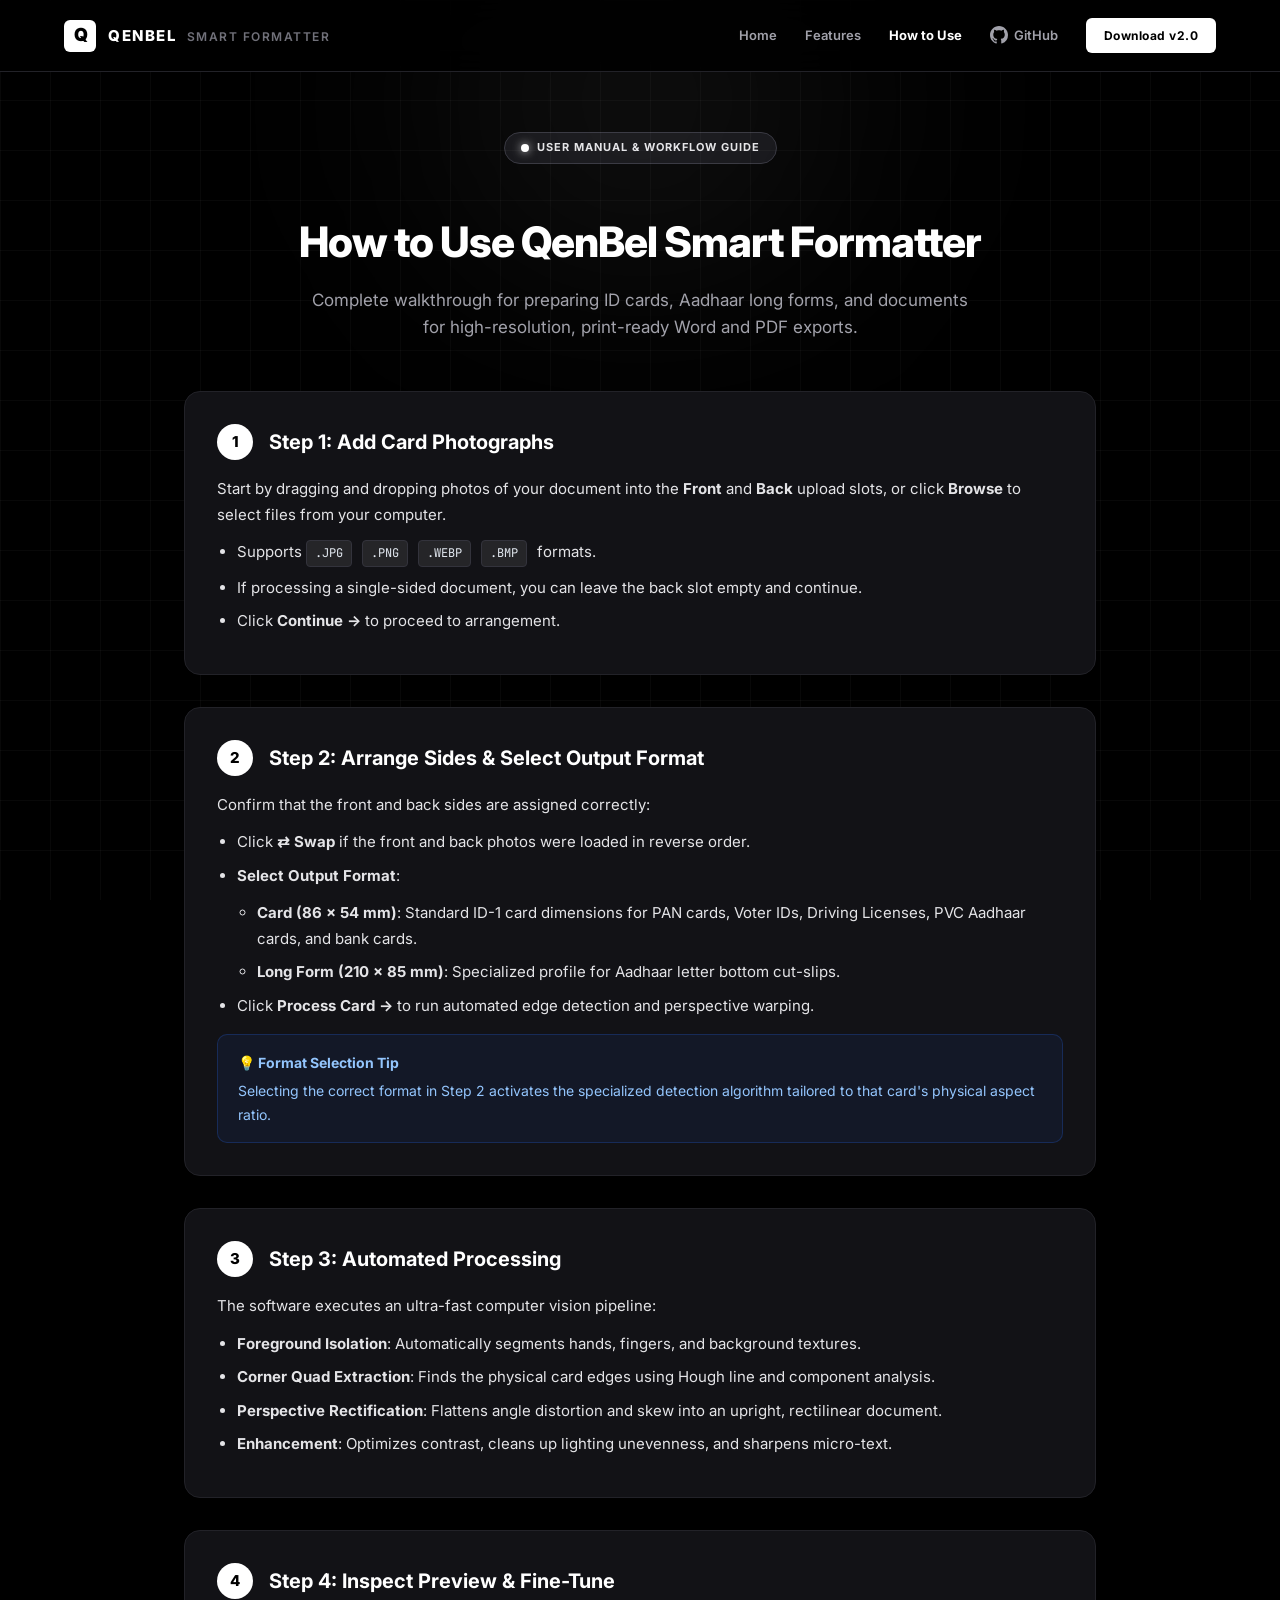
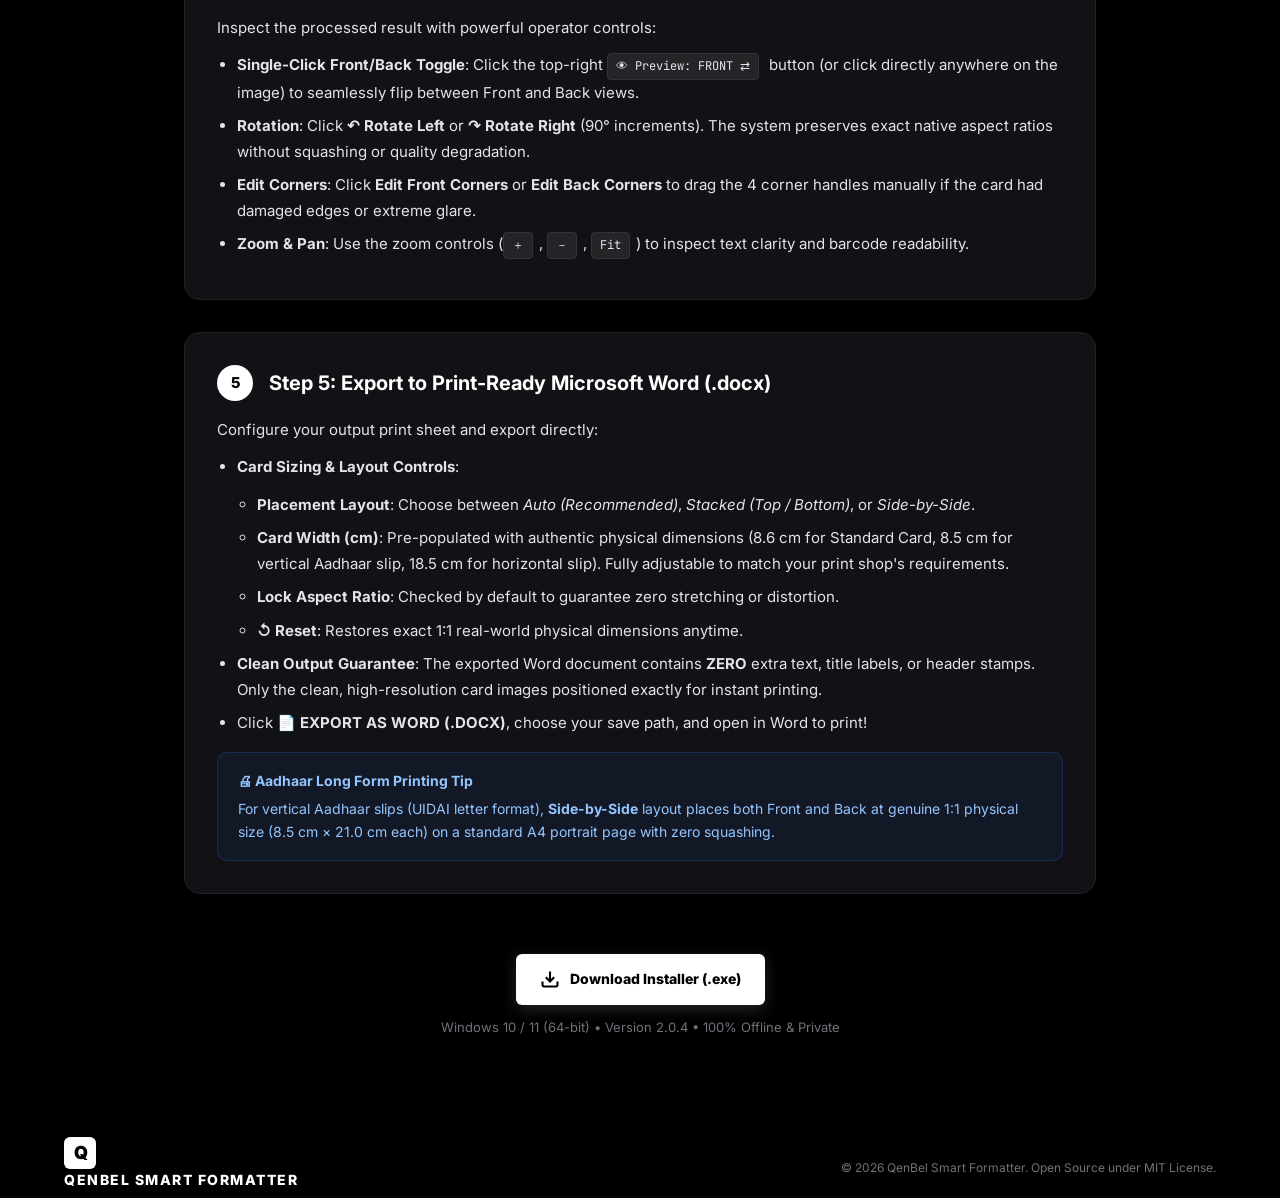
==== website/how-to-use.html @ 684c0445 "Fix Long Form Aadhaar sizing, add aspect ratio preservation, click-to-toggle preview, and How to Use" ====
<!DOCTYPE html>
<html lang="en">
<head>
  <meta charset="UTF-8">
  <meta name="viewport" content="width=device-width, initial-scale=1.0">
  <title>How to Use — QenBel Smart Formatter User Guide</title>
  <meta name="description" content="Step-by-step user guide for QenBel Smart Formatter. Learn how to format ID cards, Aadhaar long forms, edit corners, and export to print-ready Word (.docx).">
  <link rel="icon" type="image/x-icon" href="assets/app_icon.ico">
  <link rel="preconnect" href="https://fonts.googleapis.com">
  <link rel="preconnect" href="https://fonts.gstatic.com" crossorigin>
  <link href="https://fonts.googleapis.com/css2?family=Inter:wght@300;400;500;600;700;800;900&family=JetBrains+Mono:wght@400;600&display=swap" rel="stylesheet">
  <link rel="stylesheet" href="style.css">
  <style>
    .guide-container {
      max-width: 960px;
      margin: 0 auto;
      padding: 60px 24px 100px;
    }
    .guide-hero {
      text-align: center;
      margin-bottom: 50px;
    }
    .guide-title {
      font-size: 42px;
      font-weight: 800;
      letter-spacing: -1px;
      margin: 16px 0 12px;
      color: var(--text-white);
    }
    .guide-desc {
      font-size: 17px;
      color: var(--text-muted);
      max-width: 680px;
      margin: 0 auto;
    }
    .step-list {
      display: flex;
      flex-direction: column;
      gap: 32px;
      margin-top: 40px;
    }
    .step-card {
      background: var(--bg-card);
      border: 1px solid var(--border-dim);
      border-radius: var(--radius-lg);
      padding: 32px;
      transition: border-color 0.2s ease, transform 0.2s ease;
      position: relative;
    }
    .step-card:hover {
      border-color: var(--border-bright);
      transform: translateY(-2px);
    }
    .step-header {
      display: flex;
      align-items: center;
      gap: 16px;
      margin-bottom: 16px;
    }
    .step-number {
      display: inline-flex;
      align-items: center;
      justify-content: center;
      width: 36px;
      height: 36px;
      background: #FFFFFF;
      color: #000000;
      font-weight: 800;
      font-size: 15px;
      border-radius: 50%;
    }
    .step-card-title {
      font-size: 20px;
      font-weight: 700;
      color: var(--text-white);
    }
    .step-body {
      color: var(--text-dim);
      font-size: 15px;
      line-height: 1.7;
    }
    .step-body ul {
      margin: 12px 0 0 20px;
    }
    .step-body li {
      margin-bottom: 8px;
    }
    .step-pill-tag {
      display: inline-block;
      background: rgba(255, 255, 255, 0.08);
      border: 1px solid var(--border-med);
      color: #E2E8F0;
      font-family: var(--font-mono);
      font-size: 12px;
      padding: 2px 8px;
      border-radius: 4px;
      margin-right: 6px;
    }
    .tip-box {
      background: rgba(37, 99, 235, 0.08);
      border: 1px solid rgba(37, 99, 235, 0.25);
      border-radius: var(--radius-md);
      padding: 16px 20px;
      margin-top: 16px;
      font-size: 14px;
      color: #93C5FD;
    }
    .tip-title {
      font-weight: 700;
      margin-bottom: 4px;
      display: flex;
      align-items: center;
      gap: 8px;
    }
  </style>
</head>
<body>

  <div class="bg-grid"></div>
  <div class="bg-glow"></div>

  <!-- Navigation Bar -->
  <nav class="navbar" id="navbar">
    <div class="nav-container">
      <a href="index.html" class="nav-brand">
        <span class="brand-logo-mark">Q</span>
        <span class="brand-name">QENBEL <span class="brand-sub">SMART FORMATTER</span></span>
      </a>
      <div class="nav-links">
        <a href="index.html">Home</a>
        <a href="index.html#features">Features</a>
        <a href="how-to-use.html" style="color: #FFFFFF; font-weight: 700;">How to Use</a>
        <a href="https://github.com/adminqenbel/smartformatter" target="_blank" class="github-link">
          <svg width="18" height="18" viewBox="0 0 24 24" fill="currentColor"><path d="M12 0C5.37 0 0 5.37 0 12c0 5.31 3.435 9.795 8.205 11.385.6.105.825-.255.825-.57 0-.285-.015-1.23-.015-2.235-3.015.555-3.795-.735-4.035-1.41-.135-.345-.72-1.41-1.23-1.695-.42-.225-1.02-.78-.015-.795.945-.015 1.62.87 1.845 1.23 1.08 1.815 2.805 1.305 3.495.99.105-.78.42-1.305.765-1.605-2.67-.3-5.46-1.335-5.46-5.925 0-1.305.465-2.385 1.23-3.225-.12-.3-.54-1.53.12-3.18 0 0 1.005-.315 3.3 1.23.96-.27 1.98-.405 3-.405s2.04.135 3 .405c2.295-1.56 3.3-1.23 3.3-1.23.66 1.65.24 2.88.12 3.18.765.84 1.23 1.905 1.23 3.225 0 4.605-2.805 5.625-5.475 5.925.435.375.81 1.095.81 2.22 0 1.605-.015 2.895-.015 3.3 0 .315.225.69.825.57A12.02 12.02 0 0024 12c0-6.63-5.37-12-12-12z"/></svg>
          GitHub
        </a>
        <a href="index.html#download" class="btn-nav-download">Download v2.0</a>
      </div>
    </div>
  </nav>

  <!-- User Guide Content -->
  <main class="guide-container">
    <header class="guide-hero">
      <div class="badge-pill">
        <span class="badge-dot"></span>
        <span class="badge-text">USER MANUAL & WORKFLOW GUIDE</span>
      </div>
      <h1 class="guide-title">How to Use QenBel Smart Formatter</h1>
      <p class="guide-desc">
        Complete walkthrough for preparing ID cards, Aadhaar long forms, and documents for high-resolution, print-ready Word and PDF exports.
      </p>
    </header>

    <div class="step-list">

      <!-- Step 1 -->
      <article class="step-card">
        <div class="step-header">
          <span class="step-number">1</span>
          <h2 class="step-card-title">Step 1: Add Card Photographs</h2>
        </div>
        <div class="step-body">
          <p>
            Start by dragging and dropping photos of your document into the <strong>Front</strong> and <strong>Back</strong> upload slots, or click <strong>Browse</strong> to select files from your computer.
          </p>
          <ul>
            <li>Supports <span class="step-pill-tag">.JPG</span> <span class="step-pill-tag">.PNG</span> <span class="step-pill-tag">.WEBP</span> <span class="step-pill-tag">.BMP</span> formats.</li>
            <li>If processing a single-sided document, you can leave the back slot empty and continue.</li>
            <li>Click <strong>Continue →</strong> to proceed to arrangement.</li>
          </ul>
        </div>
      </article>

      <!-- Step 2 -->
      <article class="step-card">
        <div class="step-header">
          <span class="step-number">2</span>
          <h2 class="step-card-title">Step 2: Arrange Sides & Select Output Format</h2>
        </div>
        <div class="step-body">
          <p>
            Confirm that the front and back sides are assigned correctly:
          </p>
          <ul>
            <li>Click <strong>⇄ Swap</strong> if the front and back photos were loaded in reverse order.</li>
            <li><strong>Select Output Format</strong>:
              <ul>
                <li><strong>Card (86 × 54 mm)</strong>: Standard ID-1 card dimensions for PAN cards, Voter IDs, Driving Licenses, PVC Aadhaar cards, and bank cards.</li>
                <li><strong>Long Form (210 × 85 mm)</strong>: Specialized profile for Aadhaar letter bottom cut-slips.</li>
              </ul>
            </li>
            <li>Click <strong>Process Card →</strong> to run automated edge detection and perspective warping.</li>
          </ul>
          <div class="tip-box">
            <div class="tip-title">💡 Format Selection Tip</div>
            Selecting the correct format in Step 2 activates the specialized detection algorithm tailored to that card's physical aspect ratio.
          </div>
        </div>
      </article>

      <!-- Step 3 -->
      <article class="step-card">
        <div class="step-header">
          <span class="step-number">3</span>
          <h2 class="step-card-title">Step 3: Automated Processing</h2>
        </div>
        <div class="step-body">
          <p>
            The software executes an ultra-fast computer vision pipeline:
          </p>
          <ul>
            <li><strong>Foreground Isolation</strong>: Automatically segments hands, fingers, and background textures.</li>
            <li><strong>Corner Quad Extraction</strong>: Finds the physical card edges using Hough line and component analysis.</li>
            <li><strong>Perspective Rectification</strong>: Flattens angle distortion and skew into an upright, rectilinear document.</li>
            <li><strong>Enhancement</strong>: Optimizes contrast, cleans up lighting unevenness, and sharpens micro-text.</li>
          </ul>
        </div>
      </article>

      <!-- Step 4 -->
      <article class="step-card">
        <div class="step-header">
          <span class="step-number">4</span>
          <h2 class="step-card-title">Step 4: Inspect Preview & Fine-Tune</h2>
        </div>
        <div class="step-body">
          <p>
            Inspect the processed result with powerful operator controls:
          </p>
          <ul>
            <li><strong>Single-Click Front/Back Toggle</strong>: Click the top-right <span class="step-pill-tag">👁 Preview: FRONT ⇄</span> button (or click directly anywhere on the image) to seamlessly flip between Front and Back views.</li>
            <li><strong>Rotation</strong>: Click <strong>↶ Rotate Left</strong> or <strong>↷ Rotate Right</strong> (90° increments). The system preserves exact native aspect ratios without squashing or quality degradation.</li>
            <li><strong>Edit Corners</strong>: Click <strong>Edit Front Corners</strong> or <strong>Edit Back Corners</strong> to drag the 4 corner handles manually if the card had damaged edges or extreme glare.</li>
            <li><strong>Zoom & Pan</strong>: Use the zoom controls (<span class="step-pill-tag">＋</span>, <span class="step-pill-tag">－</span>, <span class="step-pill-tag">Fit</span>) to inspect text clarity and barcode readability.</li>
          </ul>
        </div>
      </article>

      <!-- Step 5 -->
      <article class="step-card">
        <div class="step-header">
          <span class="step-number">5</span>
          <h2 class="step-card-title">Step 5: Export to Print-Ready Microsoft Word (.docx)</h2>
        </div>
        <div class="step-body">
          <p>
            Configure your output print sheet and export directly:
          </p>
          <ul>
            <li><strong>Card Sizing & Layout Controls</strong>:
              <ul>
                <li><strong>Placement Layout</strong>: Choose between <em>Auto (Recommended)</em>, <em>Stacked (Top / Bottom)</em>, or <em>Side-by-Side</em>.</li>
                <li><strong>Card Width (cm)</strong>: Pre-populated with authentic physical dimensions (8.6 cm for Standard Card, 8.5 cm for vertical Aadhaar slip, 18.5 cm for horizontal slip). Fully adjustable to match your print shop's requirements.</li>
                <li><strong>Lock Aspect Ratio</strong>: Checked by default to guarantee zero stretching or distortion.</li>
                <li><strong>↺ Reset</strong>: Restores exact 1:1 real-world physical dimensions anytime.</li>
              </ul>
            </li>
            <li><strong>Clean Output Guarantee</strong>: The exported Word document contains <strong>ZERO</strong> extra text, title labels, or header stamps. Only the clean, high-resolution card images positioned exactly for instant printing.</li>
            <li>Click <strong>📄 EXPORT AS WORD (.DOCX)</strong>, choose your save path, and open in Word to print!</li>
          </ul>
          <div class="tip-box">
            <div class="tip-title">🖨 Aadhaar Long Form Printing Tip</div>
            For vertical Aadhaar slips (UIDAI letter format), <strong>Side-by-Side</strong> layout places both Front and Back at genuine 1:1 physical size (8.5 cm × 21.0 cm each) on a standard A4 portrait page with zero squashing.
          </div>
        </div>
      </article>

    </div>

    <!-- Download Section Call to Action -->
    <div style="margin-top: 60px; text-align: center;">
      <a href="downloads/QenBel-Smart-Formatter-Setup.exe" class="btn-primary-download" style="display: inline-flex; max-width: 320px; margin: 0 auto;">
        <svg width="20" height="20" viewBox="0 0 24 24" fill="none" stroke="currentColor" stroke-width="2.5"><path d="M21 15v4a2 2 0 0 1-2 2H5a2 2 0 0 1-2-2v-4"/><polyline points="7 10 12 15 17 10"/><line x1="12" y1="15" x2="12" y2="3"/></svg>
        <span>Download Installer (.exe)</span>
      </a>
      <p style="color: var(--text-dark); font-size: 13px; margin-top: 12px;">Windows 10 / 11 (64-bit)  •  Version 2.0.4  •  100% Offline & Private</p>
    </div>
  </main>

  <!-- Footer -->
  <footer class="footer">
    <div class="container footer-content">
      <div class="footer-brand">
        <span class="brand-logo-mark">Q</span>
        <span>QENBEL SMART FORMATTER</span>
      </div>
      <p class="footer-copy">© 2026 QenBel Smart Formatter. Open Source under MIT License.</p>
    </div>
  </footer>

</body>
</html>
---- website/style.css ----
/* ==========================================================================
   QenBel Smart Formatter — Professional Monochrome (Black & White) Design System
   ========================================================================== */

:root {
  --bg-pure: #000000;
  --bg-surface: #09090B;
  --bg-card: #121216;
  --bg-card-hover: #18181D;
  --bg-subtle: #1C1C22;
  
  --border-dim: #222228;
  --border-med: #33333C;
  --border-bright: #52525B;
  --border-white: #FFFFFF;
  
  --text-white: #FFFFFF;
  --text-dim: #E4E4E7;
  --text-muted: #A1A1AA;
  --text-dark: #71717A;
  
  --font-sans: 'Inter', -apple-system, BlinkMacSystemFont, 'Segoe UI', Roboto, sans-serif;
  --font-mono: 'JetBrains Mono', monospace;
  
  --radius-sm: 6px;
  --radius-md: 10px;
  --radius-lg: 16px;
  --radius-xl: 24px;
  
  --shadow-subtle: 0 4px 20px rgba(0, 0, 0, 0.6);
  --shadow-glow: 0 0 35px rgba(255, 255, 255, 0.08);
}

*, *::before, *::after {
  box-sizing: border-box;
  margin: 0;
  padding: 0;
}

html {
  scroll-behavior: smooth;
  background-color: var(--bg-pure);
  color: var(--text-white);
  font-family: var(--font-sans);
  -webkit-font-smoothing: antialiased;
  -moz-osx-font-smoothing: grayscale;
}

body {
  min-height: 100vh;
  position: relative;
  overflow-x: hidden;
  line-height: 1.6;
}

/* ── Background Grid & Glow ── */
.bg-grid {
  position: fixed;
  top: 0;
  left: 0;
  width: 100vw;
  height: 100vh;
  background-size: 50px 50px;
  background-image: 
    linear-gradient(to right, rgba(255, 255, 255, 0.03) 1px, transparent 1px),
    linear-gradient(to bottom, rgba(255, 255, 255, 0.03) 1px, transparent 1px);
  pointer-events: none;
  z-index: 0;
}

.bg-glow {
  position: fixed;
  top: -150px;
  left: 50%;
  transform: translateX(-50%);
  width: 900px;
  height: 500px;
  background: radial-gradient(circle, rgba(255, 255, 255, 0.07) 0%, rgba(255, 255, 255, 0.01) 50%, transparent 70%);
  filter: blur(80px);
  pointer-events: none;
  z-index: 0;
}

.container {
  width: 100%;
  max-width: 1200px;
  margin: 0 auto;
  padding: 0 24px;
  position: relative;
  z-index: 1;
}

/* ── Navbar ── */
.navbar {
  position: sticky;
  top: 0;
  z-index: 100;
  background: rgba(0, 0, 0, 0.85);
  backdrop-filter: blur(16px);
  border-bottom: 1px solid var(--border-dim);
  height: 72px;
  display: flex;
  align-items: center;
}

.nav-container {
  width: 100%;
  max-width: 1200px;
  margin: 0 auto;
  padding: 0 24px;
  display: flex;
  justify-content: space-between;
  align-items: center;
}

.nav-brand {
  display: flex;
  align-items: center;
  gap: 12px;
  text-decoration: none;
  color: var(--text-white);
}

.brand-logo-mark {
  width: 32px;
  height: 32px;
  background-color: #FFFFFF;
  color: #000000;
  border-radius: 6px;
  font-weight: 900;
  font-size: 18px;
  display: flex;
  align-items: center;
  justify-content: center;
  letter-spacing: -1px;
}

.brand-name {
  font-weight: 800;
  font-size: 15px;
  letter-spacing: 1.5px;
}

.brand-sub {
  color: var(--text-dark);
  font-weight: 600;
  font-size: 12px;
  margin-left: 6px;
}

.nav-links {
  display: flex;
  align-items: center;
  gap: 28px;
}

.nav-links a {
  text-decoration: none;
  color: var(--text-muted);
  font-size: 13px;
  font-weight: 600;
  transition: color 0.2s ease;
}

.nav-links a:hover {
  color: var(--text-white);
}

.github-link {
  display: flex;
  align-items: center;
  gap: 6px;
}

.btn-nav-download {
  background-color: #FFFFFF !important;
  color: #000000 !important;
  padding: 8px 18px;
  border-radius: var(--radius-sm);
  font-weight: 700 !important;
  font-size: 12px !important;
  letter-spacing: 0.5px;
  transition: transform 0.2s ease, opacity 0.2s ease !important;
}

.btn-nav-download:hover {
  transform: translateY(-1px);
  opacity: 0.9;
}

/* ── Hero Section ── */
.hero-section {
  padding: 100px 0 60px 0;
  text-align: center;
  position: relative;
  z-index: 1;
}

.hero-content {
  display: flex;
  flex-direction: column;
  align-items: center;
}

.badge-pill {
  display: inline-flex;
  align-items: center;
  gap: 8px;
  background-color: var(--bg-card);
  border: 1px solid var(--border-med);
  padding: 6px 16px;
  border-radius: 999px;
  margin-bottom: 28px;
}

.badge-dot {
  width: 8px;
  height: 8px;
  background-color: #FFFFFF;
  border-radius: 50%;
  box-shadow: 0 0 10px rgba(255, 255, 255, 0.8);
}

.badge-text {
  font-size: 11px;
  font-weight: 700;
  letter-spacing: 1px;
  color: var(--text-dim);
}

.hero-title {
  font-size: 54px;
  font-weight: 900;
  line-height: 1.15;
  letter-spacing: -1.5px;
  max-width: 880px;
  margin-bottom: 22px;
  background: linear-gradient(180deg, #FFFFFF 0%, #A1A1AA 100%);
  -webkit-background-clip: text;
  -webkit-text-fill-color: transparent;
}

.hero-subtitle {
  font-size: 18px;
  color: var(--text-muted);
  max-width: 720px;
  margin-bottom: 48px;
  line-height: 1.6;
}

/* ── Download Card (Hero CTA) ── */
.download-card {
  width: 100%;
  max-width: 760px;
  background-color: var(--bg-surface);
  border: 1px solid var(--border-med);
  border-radius: var(--radius-lg);
  padding: 30px;
  box-shadow: var(--shadow-subtle), var(--shadow-glow);
  text-align: left;
  transition: border-color 0.3s ease;
}

.download-card:hover {
  border-color: var(--border-bright);
}

.download-card-inner {
  display: flex;
  align-items: center;
  gap: 24px;
  padding-bottom: 24px;
  border-bottom: 1px solid var(--border-dim);
}

.download-icon-box {
  width: 60px;
  height: 60px;
  background-color: var(--bg-card);
  border: 1px solid var(--border-med);
  border-radius: var(--radius-md);
  display: flex;
  align-items: center;
  justify-content: center;
  color: #FFFFFF;
  flex-shrink: 0;
}

.download-info {
  flex-grow: 1;
}

.download-heading {
  font-size: 18px;
  font-weight: 800;
  color: #FFFFFF;
  margin-bottom: 4px;
}

.download-meta {
  font-size: 12px;
  color: var(--text-muted);
  font-family: var(--font-mono);
}

.download-cta-group {
  display: flex;
  flex-direction: column;
  gap: 10px;
  flex-shrink: 0;
}

.btn-primary-download {
  display: inline-flex;
  align-items: center;
  justify-content: center;
  gap: 10px;
  background-color: #FFFFFF;
  color: #000000;
  font-size: 14px;
  font-weight: 800;
  padding: 14px 24px;
  border-radius: var(--radius-sm);
  text-decoration: none;
  transition: all 0.2s ease;
  box-shadow: 0 4px 15px rgba(255, 255, 255, 0.15);
}

.btn-primary-download:hover {
  background-color: #E4E4E7;
  transform: translateY(-2px);
  box-shadow: 0 6px 25px rgba(255, 255, 255, 0.25);
}

.btn-secondary-mirror {
  font-size: 11px;
  font-weight: 600;
  color: var(--text-muted);
  text-align: center;
  text-decoration: none;
  transition: color 0.2s ease;
}

.btn-secondary-mirror:hover {
  color: #FFFFFF;
  text-decoration: underline;
}

.download-footer {
  display: flex;
  justify-content: space-between;
  align-items: center;
  padding-top: 18px;
  font-size: 11px;
  color: var(--text-dark);
}

.security-badge {
  display: flex;
  align-items: center;
  gap: 6px;
}

.checksum-text {
  font-family: var(--font-mono);
  color: var(--text-muted);
  cursor: pointer;
}

.checksum-text:hover {
  color: #FFFFFF;
}

/* ── Interactive Workflow Mockup Section ── */
.demo-section {
  padding: 80px 0;
  position: relative;
  z-index: 1;
}

.section-head {
  text-align: center;
  margin-bottom: 54px;
}

.section-tag {
  font-size: 11px;
  font-weight: 800;
  letter-spacing: 2px;
  color: var(--text-dark);
  text-transform: uppercase;
  margin-bottom: 10px;
  display: block;
}

.section-title {
  font-size: 34px;
  font-weight: 800;
  letter-spacing: -0.5px;
  margin-bottom: 12px;
}

.section-subtitle {
  font-size: 15px;
  color: var(--text-muted);
}

.mockup-window {
  width: 100%;
  max-width: 1000px;
  margin: 0 auto;
  background-color: var(--bg-surface);
  border: 1px solid var(--border-med);
  border-radius: var(--radius-lg);
  overflow: hidden;
  box-shadow: var(--shadow-subtle);
}

.mockup-titlebar {
  height: 52px;
  background-color: #0D0D10;
  border-bottom: 1px solid var(--border-dim);
  display: flex;
  align-items: center;
  padding: 0 20px;
  justify-content: space-between;
}

.window-dots {
  display: flex;
  gap: 8px;
}

.dot {
  width: 11px;
  height: 11px;
  border-radius: 50%;
  background-color: #27272A;
}

.mockup-title {
  font-size: 12px;
  font-weight: 700;
  color: var(--text-dark);
  letter-spacing: 0.5px;
}

.mockup-side-toggles {
  display: flex;
  gap: 6px;
}

.mockup-toggle-btn {
  background: transparent;
  color: var(--text-muted);
  border: 1px solid var(--border-dim);
  padding: 5px 12px;
  border-radius: var(--radius-sm);
  font-size: 10px;
  font-weight: 800;
  cursor: pointer;
  transition: all 0.2s ease;
}

.mockup-toggle-btn:hover {
  color: #FFFFFF;
  border-color: var(--border-bright);
}

.mockup-toggle-btn.active-front {
  background-color: #FFFFFF;
  color: #000000;
  border-color: #FFFFFF;
}

.mockup-toggle-btn.active-back {
  background-color: #A1A1AA;
  color: #000000;
  border-color: #A1A1AA;
}

.mockup-canvas {
  display: flex;
  padding: 24px;
  gap: 20px;
  align-items: stretch;
}

.mockup-card {
  flex: 1;
  background-color: var(--bg-card);
  border: 1px solid var(--border-dim);
  border-radius: var(--radius-md);
  padding: 16px;
  display: flex;
  flex-direction: column;
}

.card-bar {
  display: flex;
  justify-content: space-between;
  align-items: center;
  margin-bottom: 14px;
}

.card-bar-title {
  font-size: 12px;
  font-weight: 800;
  letter-spacing: 0.5px;
}

.original-card .card-bar-title {
  color: var(--text-muted);
}

.formatted-card .card-bar-title {
  color: #FFFFFF;
}

.card-bar-dim {
  font-size: 11px;
  font-family: var(--font-mono);
  color: var(--text-dark);
}

.card-body {
  height: 220px;
  background-color: #0A0A0E;
  border: 1px solid var(--border-dim);
  border-radius: var(--radius-sm);
  display: flex;
  align-items: center;
  justify-content: center;
  position: relative;
  overflow: hidden;
}

.raw-photo-placeholder {
  width: 100%;
  height: 100%;
  display: flex;
  align-items: center;
  justify-content: center;
  position: relative;
}

.perspective-distortion-indicator {
  width: 75%;
  height: 70%;
  border: 2px dashed rgba(255, 255, 255, 0.25);
  transform: perspective(300px) rotateX(15deg) rotateY(-10deg) rotateZ(3deg);
  border-radius: 8px;
  display: flex;
  align-items: center;
  justify-content: center;
  padding: 12px;
  text-align: center;
  background: rgba(255, 255, 255, 0.02);
}

.indicator-label {
  font-size: 11px;
  color: var(--text-muted);
  font-weight: 600;
}

.straightened-card-placeholder {
  width: 82%;
  height: 75%;
  background-color: #1A1A22;
  border: 1px solid #FFFFFF;
  border-radius: 8px;
  padding: 16px;
  display: flex;
  flex-direction: column;
  justify-content: space-between;
  box-shadow: 0 0 20px rgba(255, 255, 255, 0.05);
}

.card-chip {
  display: flex;
  flex-direction: column;
  gap: 2px;
}

.chip-label {
  font-size: 9px;
  font-weight: 800;
  letter-spacing: 1px;
  color: #A1A1AA;
}

.chip-status {
  font-size: 11px;
  font-weight: 700;
  color: #FFFFFF;
}

.card-sim-lines {
  display: flex;
  flex-direction: column;
  gap: 6px;
}

.sim-line {
  height: 6px;
  background-color: rgba(255, 255, 255, 0.15);
  border-radius: 3px;
}

.line-wide { width: 90%; }
.line-med { width: 60%; }
.line-narrow { width: 40%; }

.mockup-divider {
  display: flex;
  align-items: center;
  justify-content: center;
  padding: 0 10px;
}

.divider-arrow {
  color: var(--text-dark);
  font-size: 20px;
}

.card-footer {
  margin-top: 14px;
  font-size: 11px;
  color: var(--text-dark);
}

.actions-footer {
  display: flex;
  gap: 8px;
}

.action-tag {
  background-color: var(--bg-subtle);
  color: var(--text-muted);
  border: 1px solid var(--border-dim);
  padding: 4px 10px;
  border-radius: 4px;
  font-size: 10px;
  font-weight: 700;
}

/* ── Features Grid Section ── */
.features-section {
  padding: 80px 0;
  position: relative;
  z-index: 1;
}

.features-grid {
  display: grid;
  grid-template-columns: repeat(3, 1fr);
  gap: 24px;
}

.feature-box {
  background-color: var(--bg-surface);
  border: 1px solid var(--border-dim);
  border-radius: var(--radius-md);
  padding: 32px 28px;
  transition: all 0.25s ease;
  display: flex;
  flex-direction: column;
}

.feature-box:hover {
  background-color: var(--bg-card);
  border-color: var(--border-bright);
  transform: translateY(-3px);
}

.feature-num {
  font-family: var(--font-mono);
  font-size: 13px;
  font-weight: 700;
  color: var(--text-dark);
  margin-bottom: 16px;
}

.feature-title {
  font-size: 18px;
  font-weight: 800;
  margin-bottom: 10px;
  color: #FFFFFF;
}

.feature-desc {
  font-size: 13px;
  color: var(--text-muted);
  line-height: 1.65;
}

/* ── Specifications Section ── */
.specs-section {
  padding: 80px 0 120px 0;
  position: relative;
  z-index: 1;
}

.specs-table-container {
  max-width: 800px;
  margin: 0 auto;
  background-color: var(--bg-surface);
  border: 1px solid var(--border-dim);
  border-radius: var(--radius-md);
  overflow: hidden;
}

.specs-table {
  width: 100%;
  border-collapse: collapse;
}

.specs-table tr {
  border-bottom: 1px solid var(--border-dim);
}

.specs-table tr:last-child {
  border-bottom: none;
}

.spec-label {
  padding: 18px 24px;
  font-size: 13px;
  font-weight: 700;
  color: var(--text-muted);
  width: 35%;
  background-color: rgba(255, 255, 255, 0.01);
}

.spec-value {
  padding: 18px 24px;
  font-size: 13px;
  font-weight: 500;
  color: var(--text-white);
}

/* ── Site Footer ── */
.site-footer {
  border-top: 1px solid var(--border-dim);
  background-color: #050507;
  padding: 48px 0;
  position: relative;
  z-index: 1;
}

.footer-content {
  display: flex;
  justify-content: space-between;
  align-items: center;
}

.footer-brand {
  font-size: 14px;
  font-weight: 800;
  letter-spacing: 1.5px;
  margin-bottom: 6px;
}

.footer-copy {
  font-size: 12px;
  color: var(--text-dark);
}

.footer-right {
  display: flex;
  gap: 24px;
}

.footer-link {
  color: var(--text-muted);
  font-size: 13px;
  text-decoration: none;
  transition: color 0.2s ease;
}

.footer-link:hover {
  color: #FFFFFF;
}

/* ── Responsive ── */
@media (max-width: 900px) {
  .hero-title { font-size: 38px; }
  .features-grid { grid-template-columns: repeat(2, 1fr); }
  .download-card-inner { flex-direction: column; align-items: flex-start; }
  .download-cta-group { width: 100%; }
  .btn-primary-download { width: 100%; }
  .mockup-canvas { flex-direction: column; }
  .mockup-divider { transform: rotate(90deg); padding: 10px 0; }
}

@media (max-width: 600px) {
  .hero-title { font-size: 28px; }
  .features-grid { grid-template-columns: 1fr; }
  .footer-content { flex-direction: column; gap: 24px; text-align: center; }
  .footer-right { flex-direction: column; gap: 12px; }
}
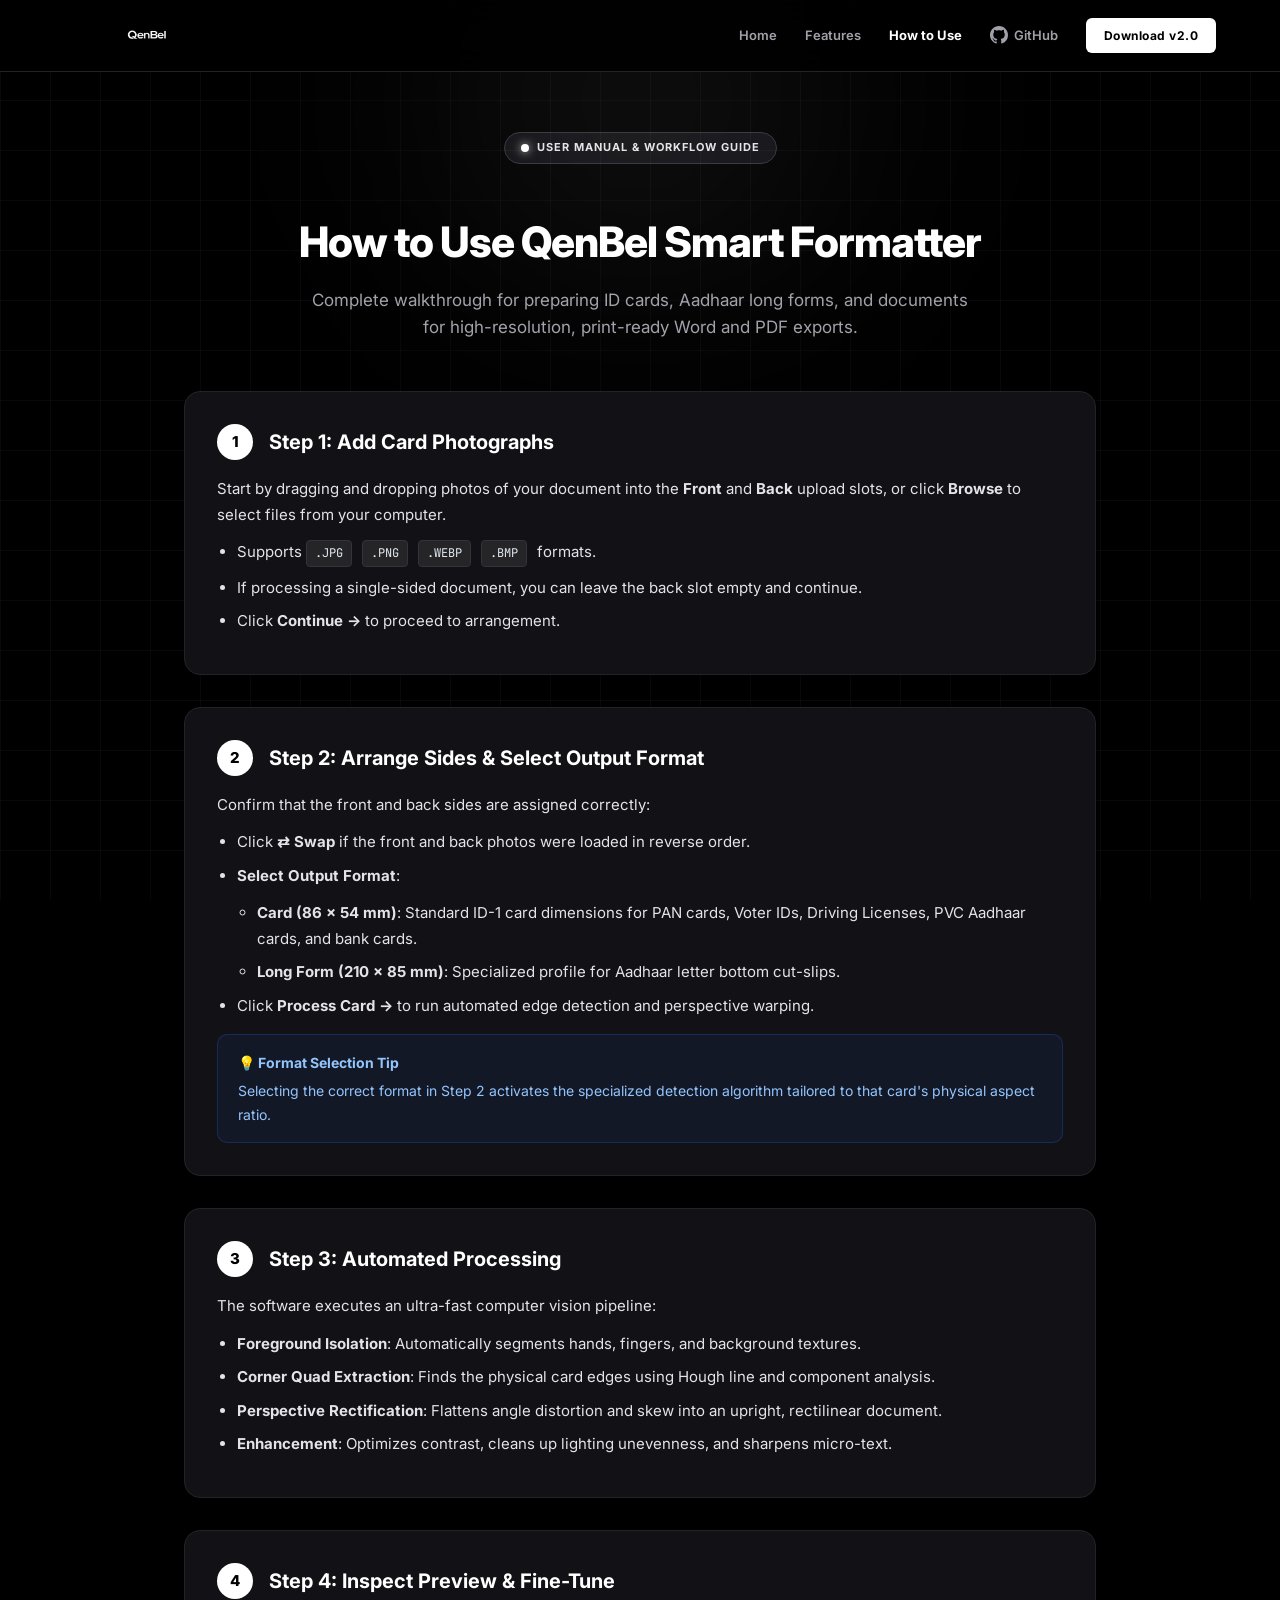
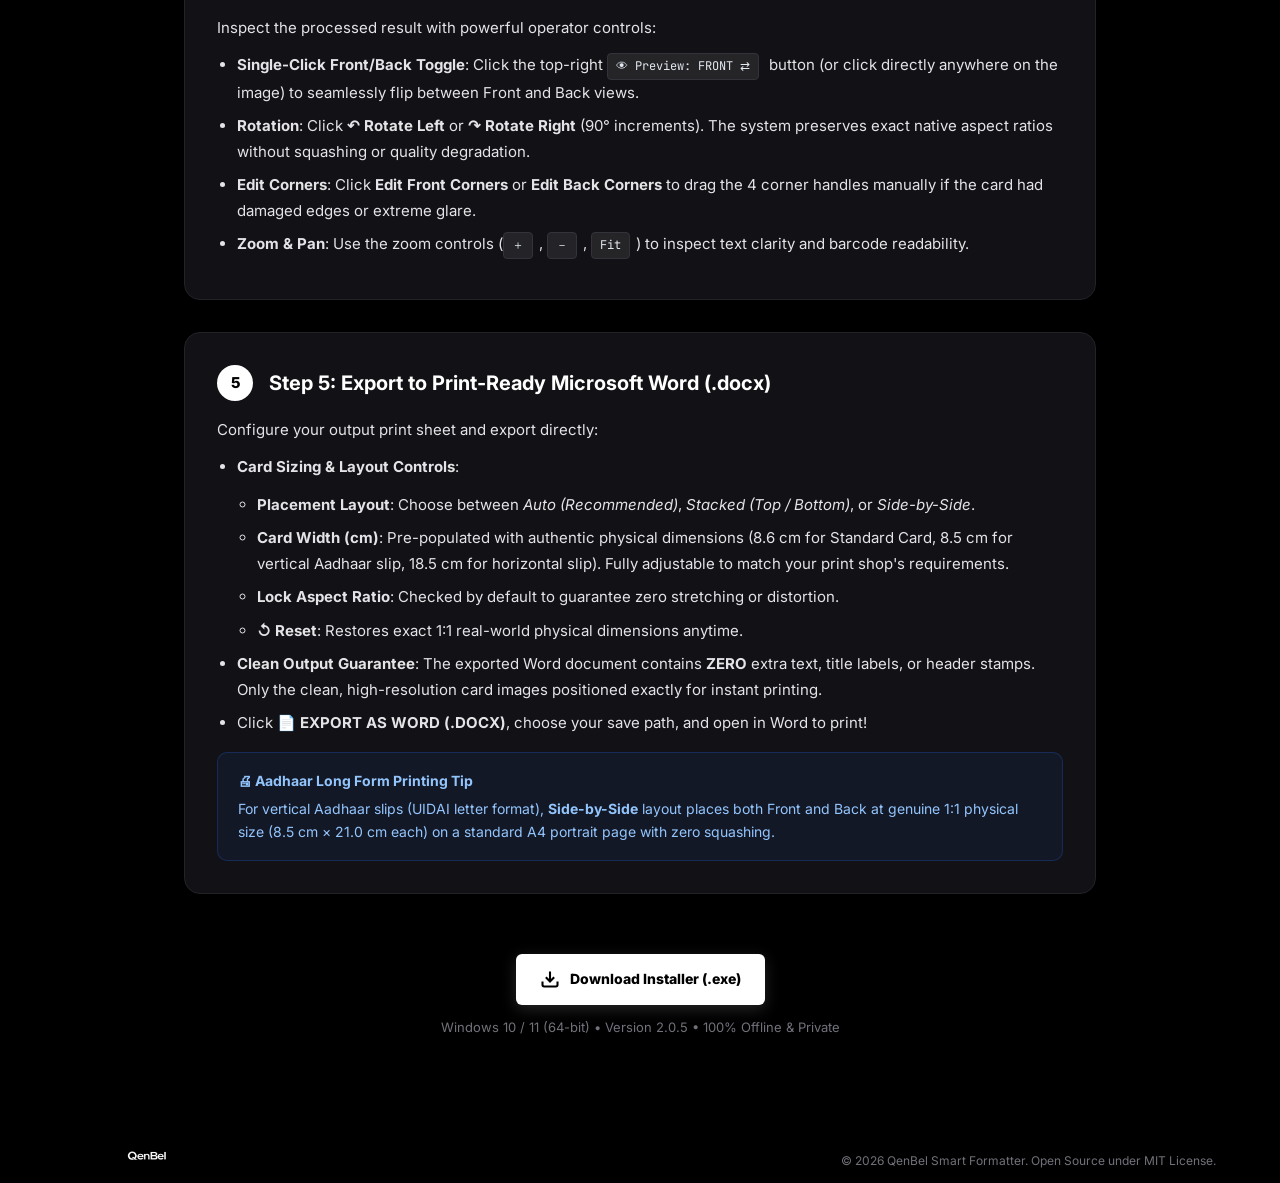
==== commit 54c3e098: "release: publish v2.0.5 with embedded QenBel branding" ====
--- a/website/how-to-use.html
+++ b/website/how-to-use.html
@@ -123,8 +123,7 @@
   <nav class="navbar" id="navbar">
     <div class="nav-container">
       <a href="index.html" class="nav-brand">
-        <span class="brand-logo-mark">Q</span>
-        <span class="brand-name">QENBEL <span class="brand-sub">SMART FORMATTER</span></span>
+        <img class="brand-logo-image" src="assets/qenbel_brand_logo.png" alt="QenBel Smart Formatter">
       </a>
       <div class="nav-links">
         <a href="index.html">Home</a>
@@ -270,11 +269,11 @@
 
     <!-- Download Section Call to Action -->
     <div style="margin-top: 60px; text-align: center;">
-      <a href="downloads/QenBel-Smart-Formatter-Setup.exe" class="btn-primary-download" style="display: inline-flex; max-width: 320px; margin: 0 auto;">
+      <a href="https://github.com/adminqenbel/smartformatter/releases/download/v2.0.5/QenBel-Smart-Formatter-Setup.exe" class="btn-primary-download" style="display: inline-flex; max-width: 320px; margin: 0 auto;">
         <svg width="20" height="20" viewBox="0 0 24 24" fill="none" stroke="currentColor" stroke-width="2.5"><path d="M21 15v4a2 2 0 0 1-2 2H5a2 2 0 0 1-2-2v-4"/><polyline points="7 10 12 15 17 10"/><line x1="12" y1="15" x2="12" y2="3"/></svg>
         <span>Download Installer (.exe)</span>
       </a>
-      <p style="color: var(--text-dark); font-size: 13px; margin-top: 12px;">Windows 10 / 11 (64-bit)  •  Version 2.0.4  •  100% Offline & Private</p>
+      <p style="color: var(--text-dark); font-size: 13px; margin-top: 12px;">Windows 10 / 11 (64-bit)  •  Version 2.0.5  •  100% Offline & Private</p>
     </div>
   </main>
 
@@ -282,8 +281,7 @@
   <footer class="footer">
     <div class="container footer-content">
       <div class="footer-brand">
-        <span class="brand-logo-mark">Q</span>
-        <span>QENBEL SMART FORMATTER</span>
+        <img class="footer-logo-image" src="assets/qenbel_brand_logo.png" alt="QenBel Smart Formatter">
       </div>
       <p class="footer-copy">© 2026 QenBel Smart Formatter. Open Source under MIT License.</p>
     </div>
--- a/website/style.css
+++ b/website/style.css
@@ -121,6 +121,14 @@
   color: var(--text-white);
 }
 
+.brand-logo-image {
+  display: block;
+  width: 168px;
+  height: 40px;
+  object-fit: contain;
+  border-radius: 5px;
+}
+
 .brand-logo-mark {
   width: 32px;
   height: 32px;
@@ -762,6 +770,14 @@
   margin-bottom: 6px;
 }
 
+.footer-logo-image {
+  display: block;
+  width: 168px;
+  height: 40px;
+  object-fit: contain;
+  border-radius: 5px;
+}
+
 .footer-copy {
   font-size: 12px;
   color: var(--text-dark);
